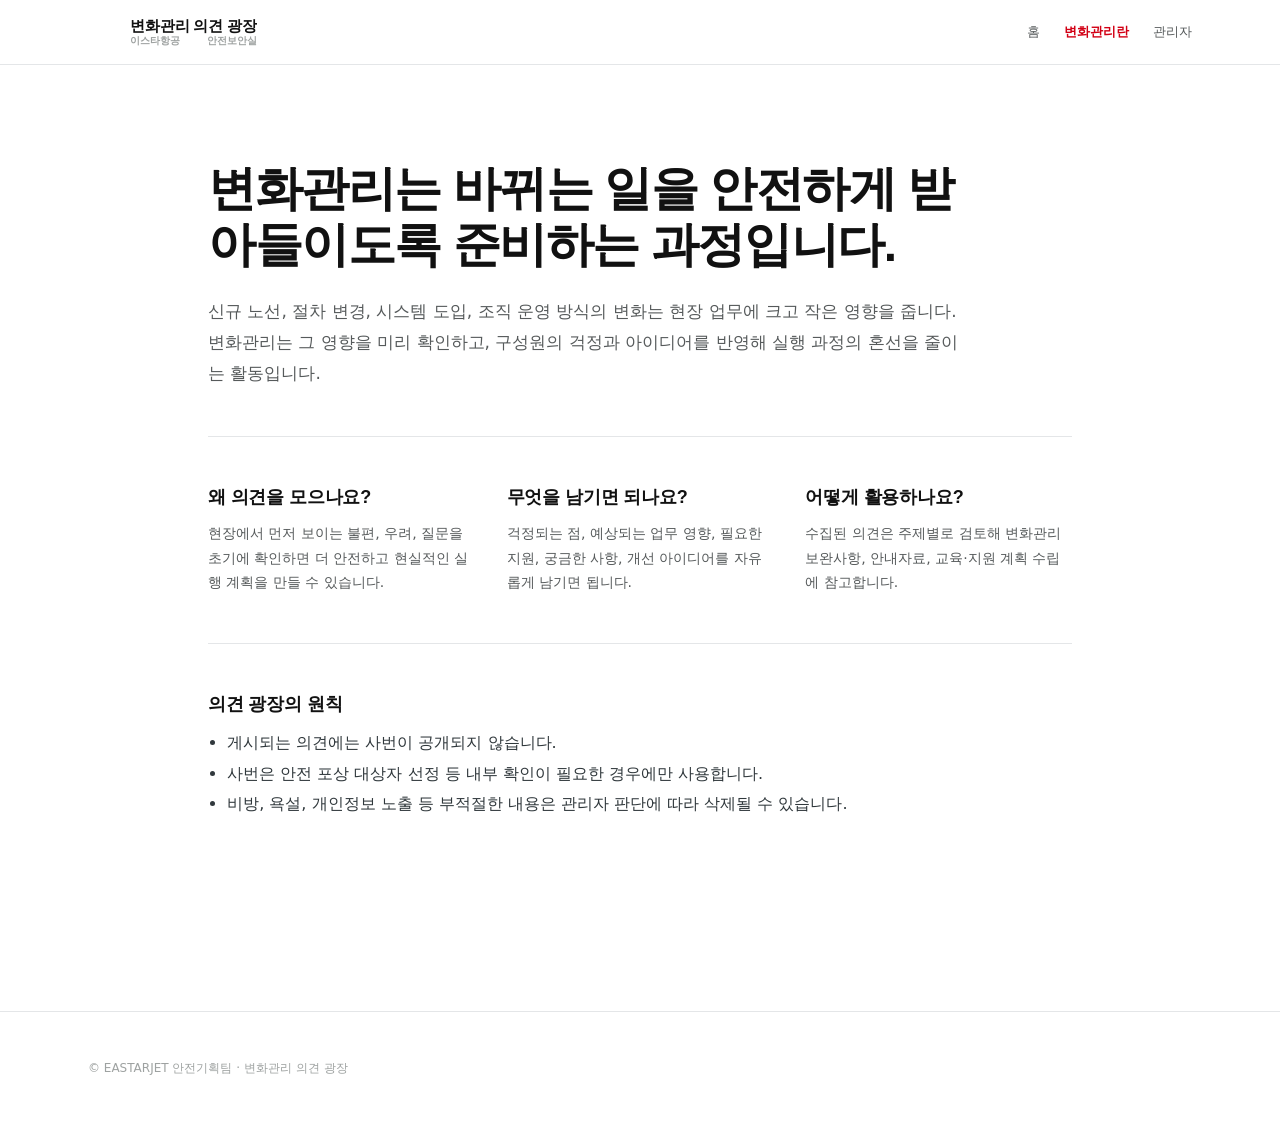
==== about.html @ 458ae82a "Compact home hero and add change management page" ====
<!doctype html>
<html lang="ko">
<head>
<meta charset="utf-8">
<meta name="viewport" content="width=device-width, initial-scale=1, viewport-fit=cover">
<meta http-equiv="Content-Security-Policy" content="default-src 'self'; script-src 'self' 'unsafe-inline' https://www.gstatic.com https://cdn.jsdelivr.net https://cdnjs.cloudflare.com; style-src 'self' 'unsafe-inline' https://fonts.googleapis.com; img-src 'self' data: https:; font-src 'self' https://fonts.gstatic.com data:; connect-src 'self' https://firestore.googleapis.com https://identitytoolkit.googleapis.com https://securetoken.googleapis.com https://firebaseinstallations.googleapis.com https://www.gstatic.com https://script.google.com https://script.googleusercontent.com;">
<title>변화관리란 · 변화관리 의견 광장</title>
<meta name="description" content="변화관리의 의미와 이스타항공 변화관리 의견 광장의 운영 목적">
<meta name="theme-color" content="#D20015">
<link rel="icon" type="image/png" sizes="128x128" href="favicon.png">
<link rel="apple-touch-icon" href="favicon.png">
<link rel="preconnect" href="https://fonts.googleapis.com">
<link rel="preconnect" href="https://fonts.gstatic.com" crossorigin>
<link href="https://fonts.googleapis.com/css2?family=Inter:wght@300;400;500;600;700;800&family=Noto+Sans+KR:wght@300;400;500;700;800&display=swap" rel="stylesheet">
<link rel="stylesheet" href="assets/tokens.css">
<link rel="stylesheet" href="assets/site.css">
</head>
<body>

<header class="topbar">
  <div class="wrap topbar__inner">
    <a class="brand" href="./index.html">
      <span class="brand__icon" aria-hidden="true"></span>
      <span class="brand__lockup">
        <span class="brand__name">변화관리 의견 광장</span>
        <span class="brand__sub">이스타항공 안전보안실</span>
      </span>
    </a>
    <nav class="topbar__nav">
      <a href="./index.html">홈</a>
      <a href="./about.html" aria-current="page">변화관리란</a>
      <a href="./admin.html">관리자</a>
    </nav>
  </div>
</header>

<main class="wrap section about-page">
  <section class="about-lead">
    <h1>변화관리는 바뀌는 일을 안전하게 받아들이도록 준비하는 과정입니다.</h1>
    <p>
      신규 노선, 절차 변경, 시스템 도입, 조직 운영 방식의 변화는 현장 업무에 크고 작은 영향을 줍니다.
      변화관리는 그 영향을 미리 확인하고, 구성원의 걱정과 아이디어를 반영해 실행 과정의 혼선을 줄이는 활동입니다.
    </p>
  </section>

  <section class="about-grid" aria-label="변화관리 핵심 설명">
    <div>
      <h2>왜 의견을 모으나요?</h2>
      <p>현장에서 먼저 보이는 불편, 우려, 질문을 초기에 확인하면 더 안전하고 현실적인 실행 계획을 만들 수 있습니다.</p>
    </div>
    <div>
      <h2>무엇을 남기면 되나요?</h2>
      <p>걱정되는 점, 예상되는 업무 영향, 필요한 지원, 궁금한 사항, 개선 아이디어를 자유롭게 남기면 됩니다.</p>
    </div>
    <div>
      <h2>어떻게 활용하나요?</h2>
      <p>수집된 의견은 주제별로 검토해 변화관리 보완사항, 안내자료, 교육·지원 계획 수립에 참고합니다.</p>
    </div>
  </section>

  <section class="about-note">
    <h2>의견 광장의 원칙</h2>
    <ul>
      <li>게시되는 의견에는 사번이 공개되지 않습니다.</li>
      <li>사번은 안전 포상 대상자 선정 등 내부 확인이 필요한 경우에만 사용합니다.</li>
      <li>비방, 욕설, 개인정보 노출 등 부적절한 내용은 관리자 판단에 따라 삭제될 수 있습니다.</li>
    </ul>
  </section>
</main>

<footer class="footer">
  <div class="wrap footer__inner">
    <div>© EASTARJET 안전기획팀 · 변화관리 의견 광장</div>
  </div>
</footer>
</body>
</html>
---- assets/tokens.css ----
/* ─────────────────────────────────────────────────────────────
   EastarJet Design System — tokens.css
   Brand: EASTARJET (이스타항공) · Official 전용색상
   Source: Claude Design bundle (https://api.anthropic.com/v1/design/h/qwaIRNPOUGZiClT1vjHRvw)
   ───────────────────────────────────────────────────────────── */

/* 폰트 파일을 assets/fonts/ 에 넣으면 자동 적용. 없으면 Noto Sans KR로 폴백. */
@font-face {
  font-family: "EastarJet";
  src: url("fonts/EastarJet-DemiLight.otf") format("opentype"),
       url("fonts/EastarJet-DemiLight.ttf") format("truetype");
  font-weight: 300; font-display: swap;
}
@font-face {
  font-family: "EastarJet";
  src: url("fonts/EastarJet-Medium.otf") format("opentype"),
       url("fonts/EastarJet-Medium.ttf") format("truetype");
  font-weight: 500; font-display: swap;
}
@font-face {
  font-family: "EastarJet";
  src: url("fonts/EastarJet-Heavy.otf") format("opentype"),
       url("fonts/EastarJet-Heavy.ttf") format("truetype");
  font-weight: 800; font-display: swap;
}

:root {
  /* ── MAIN ─────────────────────────────────────────── */
  /* CRIMSON RED · PANTONE 200 C · R210 G0 B21 */
  --ej-red:         #D20015;
  --ej-red-deep:    #8E000E;  /* Dark Red · PANTONE 202 C · R142 G1 B20 */
  --ej-red-dim:     #CAA6B5;  /* Dim Red  · PANTONE 435 C · R202 G170 B181 */
  --ej-red-tint:    #F5E4E8;  /* derived wash (brand-consistent) */
  --ej-red-wash:    #FCF4F6;

  /* ── MATERIAL (metallic accents) ─────────────────── */
  --ej-silver:      #A0A0A0;  /* PANTONE 877 C · R160 G160 B160 */
  --ej-gold:        #B4975B;  /* PANTONE 874 C · R180 G151 B91  */

  /* ── NEUTRALS (official Sub Color gray ramp) ─────── */
  --ej-black:       #111111;  /* Black 95% · R17 G17 B17 */
  --ej-gray-dark:   #30383C;  /* Dark Gray · PANTONE 431 C · R48 G58 B60 */
  --ej-gray-med:    #565A5B;  /* Medium Gray · Cool Gray 9 C · R86 G90 B91 */
  --ej-gray:        #9EA2A1;  /* Gray · PANTONE 429 C · R158 G162 B161 */
  --ej-gray-light:  #C0CED1;  /* Light Gray · PANTONE 537 C · R192 G206 B209 */
  --ej-line:        #E4E6E8;  /* derived hairline from ramp */
  --ej-line-2:      #EFF1F2;
  --ej-surface:     #F7F8F9;
  --ej-paper:       #FFFFFF;

  /* Semantic ink aliases (map to the official ramp) */
  --ej-ink:         var(--ej-black);
  --ej-ink-2:       var(--ej-gray-dark);
  --ej-ink-3:       var(--ej-gray-med);
  --ej-ink-4:       var(--ej-gray);

  /* ── EXTENDED PALETTE ─────────────────────────────
     For data visualization, illustrations, destination tags,
     campaign accents. NEVER as a replacement for Crimson Red
     in primary brand surfaces (logo, hero, CTA, header). */
  --ej-navy:        #1B2A4E;
  --ej-teal:        #2E7E80;
  --ej-amber:       #E8A33D;
  --ej-coral:       #F26A5A;
  --ej-plum:        #5C2440;
  --ej-sand:        #E8DDC4;

  --ej-navy-tint:   #E6E9F0;
  --ej-teal-tint:   #DCEDED;
  --ej-amber-tint:  #FBEFD7;
  --ej-coral-tint:  #FCE3DE;
  --ej-plum-tint:   #EFE0E8;

  /* ── SEMANTIC ───────────────────────────────────── */
  --ej-danger:      var(--ej-red);
  --ej-warning:     var(--ej-amber);
  --ej-success:     var(--ej-teal);
  --ej-info:        var(--ej-navy);

  /* ── Type ─────────────────────────────────────────── */
  /* QMS 포털 스택: Apple 시스템 폰트 우선 → Inter (UI) → Noto Sans KR (한글) */
  --ej-font:        -apple-system, BlinkMacSystemFont, "SF Pro Display", "SF Pro Text",
                     "Apple SD Gothic Neo", "Inter", "Noto Sans KR",
                     "맑은 고딕", "Malgun Gothic", "Segoe UI", system-ui, sans-serif;
  --ej-font-display: "Inter", -apple-system, BlinkMacSystemFont, "SF Pro Display",
                     "Apple SD Gothic Neo", "Noto Sans KR", sans-serif;
  --ej-font-num:    "Inter", -apple-system, "SF Pro Display", "Helvetica Neue", Arial, sans-serif;

  --fs-display: 88px;
  --fs-h1: 56px;
  --fs-h2: 40px;
  --fs-h3: 28px;
  --fs-title: 20px;
  --fs-body: 14px;
  --fs-caption: 12px;
  --fs-eyebrow: 11px;

  /* ── Spacing ─────────────────────────────────────── */
  --sp-0: 0; --sp-1: 4px; --sp-2: 8px; --sp-3: 12px; --sp-4: 16px;
  --sp-5: 24px; --sp-6: 32px; --sp-7: 48px; --sp-8: 64px; --sp-9: 96px;

  /* ── Radii ───────────────────────────────────────── */
  --rad-0: 0; --rad-1: 2px; --rad-2: 6px; --rad-3: 10px; --rad-4: 16px; --rad-5: 24px; --rad-pill: 999px;

  /* ── Elevation ───────────────────────────────────── */
  --sh-1: 0 1px 2px rgba(17,17,17,.06), 0 1px 1px rgba(17,17,17,.04);
  --sh-2: 0 4px 12px rgba(17,17,17,.08), 0 2px 4px rgba(17,17,17,.04);
  --sh-3: 0 16px 40px rgba(17,17,17,.12), 0 4px 10px rgba(17,17,17,.06);
  --sh-red: 0 10px 24px rgba(210,0,21,.28);

  /* ── Motion ──────────────────────────────────────── */
  --ease-out: cubic-bezier(.22,.61,.36,1);
  --ease-in-out: cubic-bezier(.65,0,.35,1);
  --dur-fast: 160ms; --dur-med: 240ms; --dur-slow: 420ms;

  --ej-star: url("data:image/svg+xml;utf8,<svg xmlns='http://www.w3.org/2000/svg' viewBox='0 0 24 24'><path d='M12 0 L13.4 10.6 L24 12 L13.4 13.4 L12 24 L10.6 13.4 L0 12 L10.6 10.6 Z' fill='%23D20015'/></svg>");
}

html, body { font-family: var(--ej-font); color: var(--ej-ink); background: var(--ej-paper); -webkit-font-smoothing: antialiased; }
body { margin: 0; }
*, *::before, *::after { box-sizing: border-box; }
---- assets/site.css ----
/* ─────────────────────────────────────────────────────────────
   변화관리 의견 광장 — site.css
   Apple-tone layout on top of EastarJet tokens.css

   Breakpoints (semantic 3-tier):
     sm  480px — small phone tweaks
     md  768px — tablet+: wrap padding 확장, card/kpi grid 2/3단
     lg 1024px — topic 2단 + sticky 활성, chart grid 2단
     (1040px 는 index card-grid 3단 전용)
   ───────────────────────────────────────────────────────────── */

/* ── Layout primitives ─────────────────────────────────────── */
/* 좌우 여백: 모든 폭에서 48px — bare 텍스트(hero · 섹션 헤더)도 form 카드 안과 같은 inset */
.wrap { max-width: 1200px; margin: 0 auto; padding: 0 var(--sp-7); }

.wrap--narrow { max-width: 520px; }

/* 수직 padding 만 설정 — longhand 사용 이유:
   .wrap 과 같은 element 에 함께 쓰일 때(예: <main class="wrap section">)
   shorthand 'padding: a 0' 가 .wrap 의 horizontal padding 을 0 으로 덮어쓰는 버그 회피 */
.section        { padding-top: var(--sp-5); padding-bottom: var(--sp-7); }       /* 모바일: 24/48 — 위는 hero 다음이라 짧게 */
.section--tight { padding-top: var(--sp-4); padding-bottom: var(--sp-5); }       /* 모바일: 16/24 */
@media (min-width: 768px) {
  .section        { padding-top: var(--sp-9); padding-bottom: var(--sp-9); }     /* md+: 96 */
  .section--tight { padding-top: var(--sp-7); padding-bottom: var(--sp-7); }     /* md+: 48 */
}

/* ── Topic 페이지 — 데스크톱 2단 레이아웃 (lg+) ───────────── */
.topic-layout { display: contents; }
@media (min-width: 1024px) {
  .topic-layout {
    display: grid;
    grid-template-columns: minmax(360px, 440px) minmax(0, 1fr);
    gap: var(--sp-6);
    align-items: start;
  }
  .topic-layout__compose { position: sticky; top: 88px; }  /* topbar 64 + 24 여백 */

  /* 오른쪽 의견 리스트 — JS 가 compose 컬럼 높이를 측정해 max-height 동기화
     (JS 로딩 전 fallback 으로 viewport 기반 max-height 유지) */
  .topic-layout__list {
    position: sticky;
    top: 88px;
    max-height: calc(100vh - 88px - var(--sp-6));
    display: flex;
    flex-direction: column;
    overflow: hidden;
  }
  .topic-layout__list > .row { flex: 0 0 auto; }
  .topic-layout__list > #comments-list {
    flex: 1 1 auto;
    overflow-y: auto;
    overscroll-behavior: contain;     /* 끝까지 스크롤 시 페이지 스크롤로 전염되지 않게 */
    scrollbar-gutter: stable;
    padding-right: var(--sp-2);        /* 스크롤바 옆 카드 호흡 */
    margin-right: calc(-1 * var(--sp-2));
  }
  /* 깔끔한 스크롤바 (WebKit) */
  .topic-layout__list > #comments-list::-webkit-scrollbar { width: 8px; }
  .topic-layout__list > #comments-list::-webkit-scrollbar-track { background: transparent; }
  .topic-layout__list > #comments-list::-webkit-scrollbar-thumb {
    background: var(--ej-line-2); border-radius: var(--rad-pill);
  }
  .topic-layout__list > #comments-list::-webkit-scrollbar-thumb:hover {
    background: var(--ej-ink-4);
  }
}

/* ── Global focus-visible (키보드 접근성) ─────────────────── */
:focus-visible {
  outline: 2px solid var(--ej-red);
  outline-offset: 2px;
  border-radius: var(--rad-2);
}
.btn:focus-visible { outline-offset: 3px; }
.input:focus-visible, .textarea:focus-visible, .select:focus-visible {
  outline: none;  /* 인풋은 기존 box-shadow 포커스 사용 */
}

/* ── Top brand bar ────────────────────────────────────────── */
.topbar {
  position: sticky; top: 0; z-index: 50;
  background: rgba(255,255,255,0.85);
  backdrop-filter: saturate(180%) blur(20px);
  -webkit-backdrop-filter: saturate(180%) blur(20px);
  border-bottom: 1px solid var(--ej-line);
}
.topbar__inner {
  display: flex; align-items: center; justify-content: space-between;
  height: 64px;
}
/* ── Brand lockup ───────────────────────────────────────────── */
.brand {
  display: flex; align-items: center; gap: var(--sp-3);
  text-decoration: none; color: var(--ej-ink);
}
.brand__icon {
  width: 30px; height: 30px; flex: 0 0 30px;
  background: url("../favicon.png") center/contain no-repeat;
}
.brand__lockup {
  display: inline-grid;
  align-items: center;
  justify-content: center;
  gap: 1px;
  min-width: 0;
}
.brand__name {
  font-family: var(--ej-font-display);
  font-weight: 800; font-size: 15px; line-height: 1.15; letter-spacing: -0.01em;
  color: var(--ej-ink);
  white-space: nowrap;
  overflow: hidden;
  text-overflow: ellipsis;
}
.brand__sub {
  font-family: var(--ej-font-display);
  font-size: 10px; line-height: 1.15; letter-spacing: 0;
  color: var(--ej-ink-4); font-weight: 800;
  white-space: nowrap;
  width: 100%;
  text-align: justify;
  text-align-last: justify;
  text-justify: inter-character;
}
.topbar__nav { display: flex; gap: var(--sp-5); }
.topbar__nav a {
  color: var(--ej-ink-3); font-size: 13px; font-weight: 500;
  text-decoration: none; transition: color var(--dur-fast) var(--ease-out);
}
.topbar__nav a:hover { color: var(--ej-red); }
.topbar__nav a[aria-current="page"] { color: var(--ej-red); font-weight: 800; }

/* ── Hero (mobile-first compact) ──────────────────────────────
   모바일에서는 카드가 첫 뷰포트에 같이 보이도록 hero 전체를 컴팩트하게.
   md+ 에서 원래 large 사이즈로 복원. */
.hero {
  position: relative;
  padding: var(--sp-4) 0 var(--sp-4);
  background:
    radial-gradient(ellipse at top right, rgba(210,0,21,0.06), transparent 60%),
    radial-gradient(ellipse at bottom left, rgba(27,42,78,0.05), transparent 50%),
    var(--ej-paper);
  background:
    radial-gradient(ellipse at top right, color-mix(in srgb, var(--ej-red) 6%, transparent), transparent 60%),
    radial-gradient(ellipse at bottom left, color-mix(in srgb, var(--ej-navy) 5%, transparent), transparent 50%),
    var(--ej-paper);
  overflow: hidden;
}
@media (min-width: 768px) { .hero { padding: var(--sp-7) 0 var(--sp-6); } }

.hero__star {
  position: absolute; top: var(--sp-4); right: var(--sp-4);
  width: 72px; height: 72px; opacity: 0.06;       /* 모바일: 작고 옅게 */
  background: var(--ej-star); background-size: contain; background-repeat: no-repeat;
  pointer-events: none;
}
@media (min-width: 768px) {
  .hero__star {
    top: var(--sp-6); right: var(--sp-6);
    width: 200px; height: 200px; opacity: 0.08;
  }
}

.hero__eyebrow {
  font-size: 10px; letter-spacing: 0.16em;          /* 모바일: 11→10, 자간 축소 */
  text-transform: uppercase; color: var(--ej-red); font-weight: 800;
  margin-bottom: var(--sp-2);                       /* 16 → 8 */
}
@media (min-width: 768px) {
  .hero__eyebrow { font-size: var(--fs-eyebrow); letter-spacing: 0.22em; margin-bottom: var(--sp-4); }
}

.hero__title {
  font-family: var(--ej-font-display);
  font-size: clamp(22px, 6.5vw, 32px);              /* 모바일: 22~32, 데스크톱은 아래 override */
  font-weight: 800; line-height: 1.2; letter-spacing: -0.02em;
  margin: 0 0 var(--sp-3); color: var(--ej-ink);
}
@media (min-width: 768px) {
  .hero__title { font-size: clamp(34px, 3.8vw, 44px); line-height: 1.14; letter-spacing: -0.03em; margin-bottom: var(--sp-4); }
}
.hero__title em { font-style: normal; color: var(--ej-red); }

/* 설명문 — 모바일에서도 노출하되 폰트·여백 축소 */
.hero__desc {
  font-size: 13px; line-height: 1.5;                /* 모바일 */
  color: var(--ej-ink-3); max-width: 720px;
  margin: 0 0 var(--sp-3);                          /* 모바일: 12 */
}
@media (min-width: 768px) {
  .hero__desc {
    font-size: clamp(15px, 1.5vw, 18px);
    line-height: 1.55;
    margin-bottom: var(--sp-5);
  }
}

.hero__stats {
  display: flex; flex-wrap: wrap; gap: var(--sp-5);  /* 모바일: 48 → 24 */
  padding-top: var(--sp-3);                          /* 32 → 12 */
  border-top: 1px solid var(--ej-line);
}
@media (min-width: 768px) {
  .hero__stats { gap: var(--sp-6); padding-top: var(--sp-4); }
}

.hero__stat-num {
  font-family: var(--ej-font-num);
  font-size: 26px; font-weight: 700; line-height: 1;  /* 모바일: 40 → 26 */
  letter-spacing: -0.02em; color: var(--ej-ink);
  font-variant-numeric: tabular-nums;
}
@media (min-width: 768px) { .hero__stat-num { font-size: 34px; } }

.hero__stat-lbl {
  margin-top: var(--sp-1); font-size: 11px;            /* 모바일: 8→4 마진, 12→11 폰트 */
  color: var(--ej-ink-3); font-weight: 500;
}
@media (min-width: 768px) {
  .hero__stat-lbl { margin-top: var(--sp-2); font-size: var(--fs-caption); }
}
.home-main.section { padding-top: var(--sp-5); }
@media (min-width: 768px) { .home-main.section { padding-top: var(--sp-6); } }

/* ── About page ───────────────────────────────────────────── */
.about-page { max-width: 960px; }
.about-lead {
  padding-bottom: var(--sp-7);
  border-bottom: 1px solid var(--ej-line);
}
.about-lead h1 {
  max-width: 780px;
  margin: 0;
  font: 800 clamp(30px, 4vw, 48px)/1.16 var(--ej-font-display);
  letter-spacing: -0.03em;
  color: var(--ej-ink);
}
.about-lead p {
  max-width: 760px;
  margin: var(--sp-5) 0 0;
  font-size: 17px;
  line-height: 1.8;
  color: var(--ej-ink-3);
}
.about-grid {
  display: grid;
  grid-template-columns: minmax(0, 1fr);
  gap: var(--sp-6);
  padding: var(--sp-7) 0;
  border-bottom: 1px solid var(--ej-line);
}
@media (min-width: 820px) {
  .about-grid { grid-template-columns: repeat(3, minmax(0, 1fr)); }
}
.about-grid h2,
.about-note h2 {
  margin: 0 0 var(--sp-3);
  font: 800 18px/1.35 var(--ej-font-display);
  letter-spacing: -0.01em;
  color: var(--ej-ink);
}
.about-grid p {
  margin: 0;
  color: var(--ej-ink-3);
  font-size: 14px;
  line-height: 1.75;
}
.about-note { padding-top: var(--sp-7); }
.about-note ul {
  margin: 0;
  padding-left: 1.2em;
  color: var(--ej-ink-2);
  line-height: 1.9;
}

/* ── Cards ────────────────────────────────────────────────── */
.card-grid {
  display: grid; gap: var(--sp-4);
  grid-template-columns: minmax(0, 1fr);
}
@media (min-width: 768px)  { .card-grid { gap: var(--sp-5); grid-template-columns: repeat(2, minmax(0, 1fr)); } }
@media (min-width: 1040px) { .card-grid { grid-template-columns: repeat(3, minmax(0, 1fr)); } }

.topic-card {
  background: var(--ej-paper);
  border: 1px solid var(--ej-line);
  border-radius: var(--rad-4);
  padding: var(--sp-6);
  display: flex; flex-direction: column; gap: var(--sp-4);
  text-decoration: none; color: var(--ej-ink);
  transition: transform var(--dur-med) var(--ease-out),
              box-shadow var(--dur-med) var(--ease-out),
              border-color var(--dur-med) var(--ease-out);
  position: relative; overflow: hidden;
  min-width: 0;     /* grid item — 자식 content 가 컬럼을 부풀리지 못하게 */
}
.topic-card:hover {
  transform: translateY(-2px);
  box-shadow: var(--sh-3);
  border-color: var(--ej-line-2);
}
.topic-card--closed {
  filter: grayscale(0.7); opacity: 0.75;
  background: var(--ej-surface);
}
.topic-card--closed .topic-card__title { color: var(--ej-ink-3); }
.topic-card--closed:hover {
  transform: none; box-shadow: var(--sh-1);
}
.topic-card__head {
  display: flex; align-items: center; justify-content: space-between;
}
.topic-card__emoji { font-size: 28px; line-height: 1; }
.topic-card__title {
  font-family: var(--ej-font-display);
  font-size: 20px; font-weight: 700; line-height: 1.3;
  letter-spacing: -0.02em; margin: 0;
}
.topic-card__desc {
  font-size: 13px; color: var(--ej-ink-3); line-height: 1.7;
  margin: 0; flex: 1;
  white-space: pre-wrap; word-break: break-word;
  display: -webkit-box;
  -webkit-line-clamp: 3;
  -webkit-box-orient: vertical;
  overflow: hidden;
}
.topic-card__meta {
  display: flex; align-items: center; gap: var(--sp-3);
  padding-top: var(--sp-3); border-top: 1px solid var(--ej-line-2);
  font-size: var(--fs-caption); color: var(--ej-ink-3);
}
.topic-card__meta strong { color: var(--ej-ink-2); font-weight: 800; }

/* ── Badges (디자인 시스템 차용) ───────────────────────────── */
.badge {
  display: inline-flex; align-items: center; gap: 4px;
  font: 800 11px/1 var(--ej-font);
  padding: 6px 10px; border-radius: var(--rad-pill);
  letter-spacing: 0.08em; text-transform: uppercase;
  white-space: nowrap;
}
.badge--red   { background: var(--ej-red); color: white; }
.badge--wash  { background: var(--ej-red-wash); color: var(--ej-red-deep); }
.badge--ink   { background: var(--ej-black); color: white; }
.badge--out   { background: transparent; color: var(--ej-red); border: 1.5px solid var(--ej-red); }
.badge--gray  { background: var(--ej-line-2); color: var(--ej-ink-3); }

/* 관리자 전용 사번 chip (commentsPrivate 매칭 — admin 만 표시됨) */
.emp-id {
  display: inline-flex; align-items: center;
  font: 700 11px/1 var(--ej-font);
  padding: 5px 10px; border-radius: var(--rad-pill);
  letter-spacing: 0.04em; white-space: nowrap;
  background: var(--ej-line); color: var(--ej-ink-2);
  border: 1px dashed var(--ej-ink-4);
}

/* department chips (extended palette) */
.dept {
  display: inline-flex; align-items: center; gap: 4px;
  font: 700 11px/1 var(--ej-font);
  padding: 5px 10px; border-radius: var(--rad-pill);
  letter-spacing: 0.04em; white-space: nowrap;
}
.dept[data-color="navy"]  { background: var(--ej-navy-tint);  color: var(--ej-navy); }
.dept[data-color="teal"]  { background: var(--ej-teal-tint);  color: var(--ej-teal); }
.dept[data-color="amber"] { background: var(--ej-amber-tint); color: #6d4a0a; }
.dept[data-color="coral"] { background: var(--ej-coral-tint); color: #8a2f20; }
.dept[data-color="plum"]  { background: var(--ej-plum-tint);  color: var(--ej-plum); }
.dept[data-color="gray-dark"] { background: var(--ej-line); color: var(--ej-gray-dark); }
.dept[data-color="gray"]  { background: var(--ej-line-2); color: var(--ej-ink-3); }

/* ── Buttons ──────────────────────────────────────────────── */
.btn {
  display: inline-flex; align-items: center; justify-content: center; gap: 8px;
  font: 800 14px/1 var(--ej-font);
  padding: 0 20px; height: 44px;
  border-radius: var(--rad-3); border: 1px solid transparent;
  cursor: pointer; text-decoration: none;
  transition: background var(--dur-fast) var(--ease-out),
              color var(--dur-fast) var(--ease-out),
              transform var(--dur-fast) var(--ease-out),
              box-shadow var(--dur-fast) var(--ease-out);
}
.btn:active { transform: translateY(1px); }
.btn--primary { background: var(--ej-red); color: white; box-shadow: var(--sh-red); }
.btn--primary:hover { background: var(--ej-red-deep); }
.btn--secondary { background: var(--ej-black); color: white; }
.btn--secondary:hover { background: var(--ej-gray-dark); }
.btn--ghost { background: white; color: var(--ej-red); border-color: var(--ej-red); }
.btn--ghost:hover { background: var(--ej-red-wash); }
.btn--tertiary { background: transparent; color: var(--ej-ink); font-weight: 500; }
.btn--tertiary:hover { background: var(--ej-line-2); }
.btn[disabled], .btn--disabled {
  background: var(--ej-gray-light); color: var(--ej-gray);
  cursor: not-allowed; box-shadow: none; border-color: transparent;
}
.btn--lg { height: 56px; padding: 0 28px; font-size: 16px; }
.btn--sm { height: 36px; padding: 0 14px; font-size: 13px; }

/* ── Inputs ───────────────────────────────────────────────── */
.field { display: flex; flex-direction: column; gap: 6px; }
.field > label {
  font-size: var(--fs-eyebrow); letter-spacing: 0.12em;
  text-transform: uppercase; color: var(--ej-ink-3); font-weight: 800;
}
.input, .textarea, .select {
  font: 500 15px var(--ej-font); color: var(--ej-ink);
  background: white; border: 1px solid var(--ej-line);
  border-radius: var(--rad-3); padding: 0 16px;
  outline: none;
  transition: border-color var(--dur-fast) var(--ease-out),
              box-shadow var(--dur-fast) var(--ease-out);
}
.input { height: 52px; }
.select { height: 52px; appearance: none;
  background-image: url("data:image/svg+xml;utf8,<svg xmlns='http://www.w3.org/2000/svg' width='14' height='14' viewBox='0 0 24 24' fill='none' stroke='%23565A5B' stroke-width='2'><path d='M6 9l6 6 6-6'/></svg>");
  background-repeat: no-repeat; background-position: right 14px center;
  padding-right: 40px;
}
.textarea {
  min-height: 140px; padding: 14px 16px; line-height: 1.6;
  resize: vertical;
}
.input:focus, .textarea:focus, .select:focus {
  border-color: var(--ej-red);
  box-shadow: 0 0 0 3px rgba(210,0,21,0.12);
}
.input[disabled], .textarea[disabled], .select[disabled] {
  background: var(--ej-line-2); color: var(--ej-gray);
  cursor: not-allowed;
}
.field__counter {
  font-size: 11px; color: var(--ej-ink-4); text-align: right;
  font-variant-numeric: tabular-nums;
}
.field__counter--warn { color: var(--ej-red); font-weight: 800; }

/* ── Alerts ──────────────────────────────────────────────── */
.alert {
  border-radius: var(--rad-3); padding: 16px 20px;
  display: flex; gap: 14px; font-size: 13px; line-height: 1.6;
  align-items: flex-start;
}
.alert--danger { background: var(--ej-red-wash); color: var(--ej-red-deep); border-left: 4px solid var(--ej-red); }
.alert--notice { background: var(--ej-surface); color: var(--ej-ink); border-left: 4px solid var(--ej-gray-dark); }
.alert--success { background: var(--ej-teal-tint); color: var(--ej-teal); border-left: 4px solid var(--ej-teal); }
.alert b { display: block; margin-bottom: 4px; font-weight: 800; }

/* ── KPI cards ────────────────────────────────────────────── */
.kpi-grid {
  display: grid; gap: var(--sp-4);
  grid-template-columns: minmax(0, 1fr);
}
@media (min-width: 768px) { .kpi-grid { grid-template-columns: repeat(3, minmax(0, 1fr)); } }
.kpi { min-width: 0; overflow: hidden; }
.kpi {
  background: var(--ej-paper);
  border: 1px solid var(--ej-line);
  border-radius: var(--rad-3);
  padding: var(--sp-5) var(--sp-6);
}
.kpi__lbl {
  font-size: var(--fs-eyebrow); letter-spacing: 0.12em;
  text-transform: uppercase; color: var(--ej-ink-3); font-weight: 800;
}
.kpi__num {
  font-family: var(--ej-font-num);
  margin-top: var(--sp-2); font-size: 40px; font-weight: 700;
  line-height: 1; letter-spacing: -0.02em;
  font-variant-numeric: tabular-nums; color: var(--ej-ink);
}
.kpi__sub { margin-top: 4px; font-size: var(--fs-caption); color: var(--ej-ink-4); }

/* ── Comment item ─────────────────────────────────────────── */
.comment {
  background: var(--ej-paper);
  border: 1px solid var(--ej-line);
  border-radius: var(--rad-3);
  padding: var(--sp-5);
}
.comment + .comment { margin-top: var(--sp-3); }
.comment__head {
  display: flex; align-items: center; justify-content: space-between;
  margin-bottom: var(--sp-3);
}
.comment__time { font-size: 11px; color: var(--ej-ink-4); font-variant-numeric: tabular-nums; }
.comment__body { font-size: 14px; line-height: 1.7; color: var(--ej-ink-2); white-space: pre-wrap; word-break: break-word; }
.comment__actions { margin-top: var(--sp-3); display: flex; gap: var(--sp-2); }
.comment__del {
  border: none; background: transparent; cursor: pointer;
  color: var(--ej-ink-4); font: 600 11px/1 var(--ej-font);
  padding: 6px 10px; border-radius: var(--rad-2);
  transition: background var(--dur-fast) var(--ease-out), color var(--dur-fast) var(--ease-out);
}
.comment__del:hover {
  background: var(--ej-red-wash); color: var(--ej-red-deep);
}
.comment__del[data-mode="admin"]:hover {
  background: var(--ej-red); color: white;
}

/* ── Eyebrow / Title pattern ───────────────────────────────── */
.eyebrow {
  font-size: var(--fs-eyebrow); letter-spacing: 0.22em;
  text-transform: uppercase; color: var(--ej-red); font-weight: 800;
}
.h-section {
  font-family: var(--ej-font-display);
  font-size: var(--fs-h3); font-weight: 700;
  letter-spacing: -0.02em; margin: var(--sp-3) 0 var(--sp-5);
}
.divider { height: 1px; background: var(--ej-line); margin: var(--sp-5) 0; border: none; }
@media (min-width: 768px) { .divider { margin: var(--sp-7) 0; } }

/* ── 의견 작성 영역 컴팩트화 (sticky 컬럼·모바일 양쪽 유리) ── */
.topic-layout__compose > .h-section { margin: 0 0 var(--sp-4); }
#compose-area .stack--loose { gap: var(--sp-4); }
#compose-area .textarea    { min-height: 150px; }
.compose-grid {
  display: grid;
  grid-template-columns: repeat(2, minmax(0, 1fr));
  gap: var(--sp-3);
}
@media (max-width: 767px) {
  #compose-area              { padding: var(--sp-4); }
  #compose-area .input,
  #compose-area .select      { height: 44px; }
  #compose-area .textarea    { min-height: 132px; }
  .compose-grid              { grid-template-columns: minmax(0, 1fr); }
}

/* ── 초소형(sm) — 카드 내부 패딩 축소로 좌우 여백 균형 ──── */
@media (max-width: 480px) {
  .chart-card, .topic-card, .comment, .kpi { padding: var(--sp-4); }
}

/* ── Mobile topbar nav — 좁은 폰에서 일부 링크 숨김 (B-5) ─ */
@media (max-width: 480px) {
  .topbar__nav .nav--hide-mobile { display: none; }
}

/* ── Footer ──────────────────────────────────────────────── */
.footer {
  margin-top: var(--sp-9);
  padding: var(--sp-7) 0;
  border-top: 1px solid var(--ej-line);
  font-size: var(--fs-caption); color: var(--ej-ink-4);
}
.footer__inner { display: flex; justify-content: space-between; align-items: center; flex-wrap: wrap; gap: var(--sp-3); }

/* ── Utility ─────────────────────────────────────────────── */
.row { display: flex; align-items: center; gap: var(--sp-3); flex-wrap: wrap; }
.row--end { justify-content: flex-end; }
.row--between { justify-content: space-between; }
.stack { display: flex; flex-direction: column; gap: var(--sp-3); }
.stack--tight { gap: var(--sp-2); }
.stack--loose { gap: var(--sp-5); }
.text-mute { color: var(--ej-ink-3); }
.text-small { font-size: var(--fs-caption); }
.text-num { font-variant-numeric: tabular-nums; }
.mono { font-family: ui-monospace, "SF Mono", Menlo, Consolas, monospace; }
.hidden { display: none !important; }
.spacer { flex: 1; }

/* ── Skeleton / empty ─────────────────────────────────────── */
.empty {
  padding: var(--sp-8) var(--sp-5);
  text-align: center; color: var(--ej-ink-4);
  border: 1px dashed var(--ej-line);
  border-radius: var(--rad-3);
}
.empty__title { font-size: 16px; font-weight: 800; color: var(--ej-ink-3); margin-bottom: var(--sp-2); }

/* 로딩 스피너 — .empty 안에서 사용 */
.spinner {
  display: inline-block; width: 28px; height: 28px;
  border: 2px solid var(--ej-line);
  border-top-color: var(--ej-red);
  border-radius: 50%;
  animation: spin 0.8s linear infinite;
  margin-bottom: var(--sp-3);
}
@keyframes spin { to { transform: rotate(360deg); } }
@media (prefers-reduced-motion: reduce) {
  .spinner { animation-duration: 2.4s; }
}

/* ── Modal (admin) ────────────────────────────────────────── */
.modal-bg {
  position: fixed; inset: 0; background: rgba(17,17,17,0.55);
  display: flex; align-items: center; justify-content: center;
  z-index: 100; padding: var(--sp-5);
  backdrop-filter: blur(4px);
}
.modal {
  background: var(--ej-paper); border-radius: var(--rad-4);
  width: 100%; max-width: 560px; max-height: 90vh; overflow: auto;
  box-shadow: var(--sh-3);
}
.modal__head {
  padding: var(--sp-5) var(--sp-6);
  border-bottom: 1px solid var(--ej-line);
  display: flex; align-items: center; justify-content: space-between;
}
.modal__title { font-size: 18px; font-weight: 800; margin: 0; }
.modal__body { padding: var(--sp-6); }
.modal__foot {
  padding: var(--sp-4) var(--sp-6);
  border-top: 1px solid var(--ej-line);
  display: flex; justify-content: flex-end; gap: var(--sp-2);
}
.icon-btn {
  width: 32px; height: 32px; border-radius: var(--rad-2);
  background: transparent; border: none; cursor: pointer;
  display: inline-flex; align-items: center; justify-content: center;
  color: var(--ej-ink-3);
}
.icon-btn:hover { background: var(--ej-line-2); color: var(--ej-ink); }

/* ── Tabs ────────────────────────────────────────────────── */
.tabs {
  display: flex; gap: 4px; border-bottom: 1px solid var(--ej-line);
  margin-bottom: var(--sp-6);
}
.tab {
  padding: 14px 20px; font-weight: 800; font-size: 14px;
  color: var(--ej-ink-4); border-bottom: 3px solid transparent;
  margin-bottom: -1px; cursor: pointer; background: transparent; border-left: 0; border-right: 0; border-top: 0;
}
.tab--active { color: var(--ej-red); border-bottom-color: var(--ej-red); }

/* ── Chart container ──────────────────────────────────────── */
/* minmax(0, ...) 로 grid item 의 min-width:auto 기본값을 0 으로 강제 —
   자식 canvas/svg 의 intrinsic 크기가 컬럼을 부풀리는 현상 방지 */
.chart-grid {
  display: grid; gap: var(--sp-4);
  grid-template-columns: minmax(0, 1fr);
}
@media (min-width: 768px)  { .chart-grid { gap: var(--sp-5); } }
@media (min-width: 1024px) { .chart-grid { grid-template-columns: minmax(0, 1.2fr) minmax(0, 1fr); } }
/* 모바일에서 차트 영역 높이 축소 — 인라인 height(320/280px) 를 override */
@media (max-width: 767px) {
  #analytics-public .chart-canvas-wrap,
  #analytics-panel .chart-canvas-wrap { height: 220px !important; }
}
.chart-card {
  background: var(--ej-paper);
  border: 1px solid var(--ej-line);
  border-radius: var(--rad-3);
  padding: var(--sp-5);
  min-width: 0;        /* grid/flex 자식으로 들어갈 때 자식이 컬럼을 부풀리지 못하게 */
  overflow: hidden;    /* 워드클라우드 단어가 캔버스 밖으로 흘러도 카드 밖으로 안 새어 나오게 */
}
.chart-card__title { font-size: 14px; font-weight: 800; margin: 0 0 var(--sp-4); }
.chart-canvas-wrap { overflow: hidden; max-width: 100%; }
.wc-canvas { width: 100%; height: 100%; display: block; }
.chart-canvas { width: 100%; height: 280px; }

/* ── Print (for QR sheet) ─────────────────────────────────── */
@media print {
  body { background: white; }
  .topbar, .footer, .btn, .row--end { display: none !important; }
}
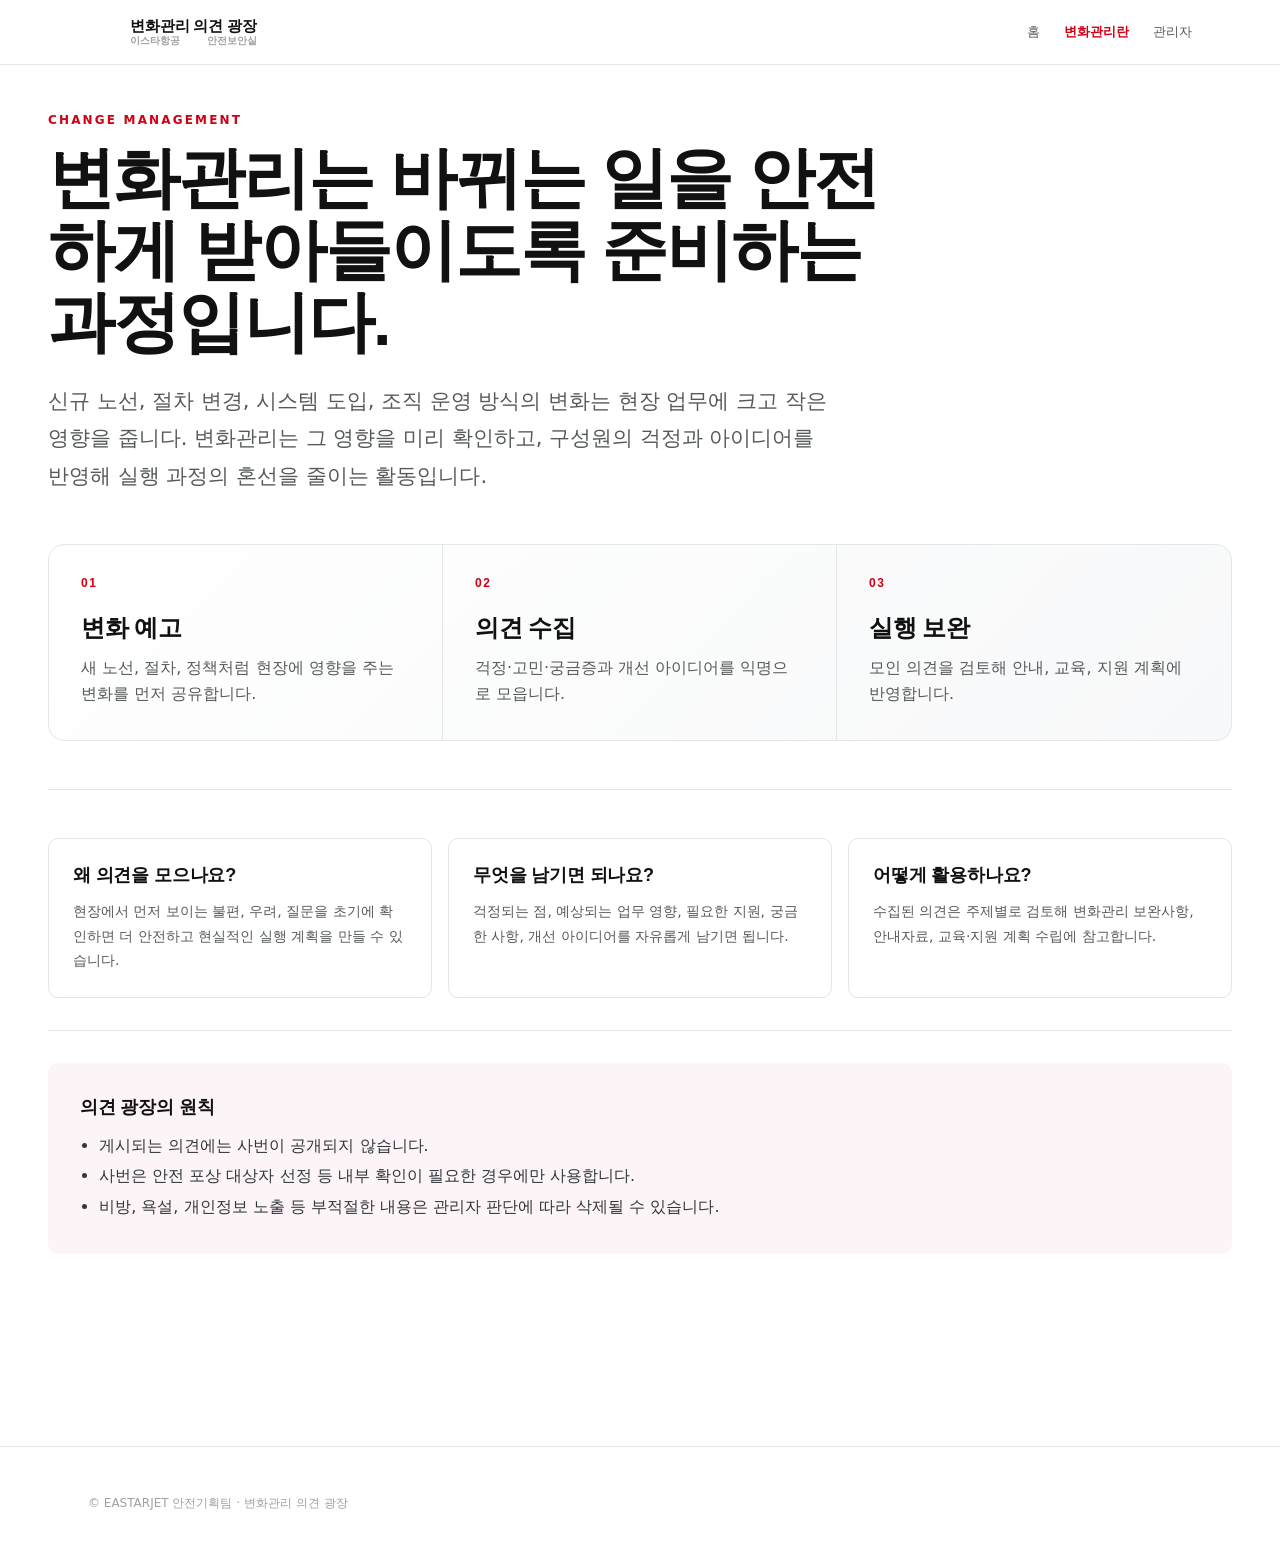
==== commit d2218ffd: "Fix admin login and polish public pages" ====
--- a/about.html
+++ b/about.html
@@ -36,11 +36,31 @@
 
 <main class="wrap section about-page">
   <section class="about-lead">
+    <div class="about-kicker">CHANGE MANAGEMENT</div>
     <h1>변화관리는 바뀌는 일을 안전하게 받아들이도록 준비하는 과정입니다.</h1>
     <p>
       신규 노선, 절차 변경, 시스템 도입, 조직 운영 방식의 변화는 현장 업무에 크고 작은 영향을 줍니다.
       변화관리는 그 영향을 미리 확인하고, 구성원의 걱정과 아이디어를 반영해 실행 과정의 혼선을 줄이는 활동입니다.
     </p>
+    <div class="about-visual" aria-label="변화관리 흐름">
+      <div class="about-visual__track">
+        <div class="about-visual__step">
+          <div class="about-visual__num">01</div>
+          <strong>변화 예고</strong>
+          <span>새 노선, 절차, 정책처럼 현장에 영향을 주는 변화를 먼저 공유합니다.</span>
+        </div>
+        <div class="about-visual__step">
+          <div class="about-visual__num">02</div>
+          <strong>의견 수집</strong>
+          <span>걱정·고민·궁금증과 개선 아이디어를 익명으로 모읍니다.</span>
+        </div>
+        <div class="about-visual__step">
+          <div class="about-visual__num">03</div>
+          <strong>실행 보완</strong>
+          <span>모인 의견을 검토해 안내, 교육, 지원 계획에 반영합니다.</span>
+        </div>
+      </div>
+    </div>
   </section>
 
   <section class="about-grid" aria-label="변화관리 핵심 설명">
--- a/assets/site.css
+++ b/assets/site.css
@@ -87,12 +87,13 @@
 }
 .topbar__inner {
   display: flex; align-items: center; justify-content: space-between;
-  height: 64px;
+  height: 64px; gap: var(--sp-4);
 }
 /* ── Brand lockup ───────────────────────────────────────────── */
 .brand {
   display: flex; align-items: center; gap: var(--sp-3);
   text-decoration: none; color: var(--ej-ink);
+  min-width: 0;
 }
 .brand__icon {
   width: 30px; height: 30px; flex: 0 0 30px;
@@ -123,10 +124,11 @@
   text-align-last: justify;
   text-justify: inter-character;
 }
-.topbar__nav { display: flex; gap: var(--sp-5); }
+.topbar__nav { display: flex; align-items: center; gap: var(--sp-5); flex: 0 0 auto; }
 .topbar__nav a {
   color: var(--ej-ink-3); font-size: 13px; font-weight: 500;
   text-decoration: none; transition: color var(--dur-fast) var(--ease-out);
+  white-space: nowrap;
 }
 .topbar__nav a:hover { color: var(--ej-red); }
 .topbar__nav a[aria-current="page"] { color: var(--ej-red); font-weight: 800; }
@@ -188,12 +190,14 @@
   color: var(--ej-ink-3); max-width: 720px;
   margin: 0 0 var(--sp-3);                          /* 모바일: 12 */
 }
+.hero__desc span { display: inline; }
 @media (min-width: 768px) {
   .hero__desc {
     font-size: clamp(15px, 1.5vw, 18px);
     line-height: 1.55;
     margin-bottom: var(--sp-5);
   }
+  .hero__desc span { display: block; }
 }
 
 .hero__stats {
@@ -224,34 +228,91 @@
 @media (min-width: 768px) { .home-main.section { padding-top: var(--sp-6); } }
 
 /* ── About page ───────────────────────────────────────────── */
-.about-page { max-width: 960px; }
+.about-page {
+  max-width: none;
+  padding-top: var(--sp-7);
+}
 .about-lead {
+  position: relative;
   padding-bottom: var(--sp-7);
   border-bottom: 1px solid var(--ej-line);
 }
 .about-lead h1 {
-  max-width: 780px;
+  max-width: 860px;
   margin: 0;
-  font: 800 clamp(30px, 4vw, 48px)/1.16 var(--ej-font-display);
+  font: 800 clamp(34px, 5.2vw, 68px)/1.08 var(--ej-font-display);
   letter-spacing: -0.03em;
   color: var(--ej-ink);
 }
 .about-lead p {
-  max-width: 760px;
+  max-width: 780px;
   margin: var(--sp-5) 0 0;
-  font-size: 17px;
+  font-size: clamp(16px, 1.7vw, 21px);
   line-height: 1.8;
   color: var(--ej-ink-3);
+}
+.about-kicker {
+  margin-bottom: var(--sp-4);
+  font-size: 12px;
+  letter-spacing: 0.18em;
+  text-transform: uppercase;
+  color: var(--ej-red);
+  font-weight: 800;
+}
+.about-visual {
+  margin-top: var(--sp-7);
+  border: 1px solid var(--ej-line);
+  border-radius: var(--rad-4);
+  background: linear-gradient(135deg, white, var(--ej-surface));
+  overflow: hidden;
+}
+.about-visual__track {
+  display: grid;
+  grid-template-columns: repeat(3, minmax(220px, 1fr));
+}
+.about-visual__step {
+  padding: var(--sp-6);
+  min-height: 180px;
+  border-right: 1px solid var(--ej-line);
+  transition: background var(--dur-med) var(--ease-out), transform var(--dur-med) var(--ease-out);
+}
+.about-visual__step:last-child { border-right: 0; }
+.about-visual__step:hover {
+  background: white;
+  transform: translateY(-2px);
+}
+.about-visual__num {
+  font: 800 12px/1 var(--ej-font-display);
+  letter-spacing: 0.14em;
+  color: var(--ej-red);
+}
+.about-visual__step strong {
+  display: block;
+  margin-top: var(--sp-5);
+  font: 800 24px/1.25 var(--ej-font-display);
+  letter-spacing: -0.02em;
+}
+.about-visual__step span {
+  display: block;
+  margin-top: var(--sp-3);
+  color: var(--ej-ink-3);
+  line-height: 1.65;
 }
 .about-grid {
   display: grid;
   grid-template-columns: minmax(0, 1fr);
-  gap: var(--sp-6);
-  padding: var(--sp-7) 0;
+  gap: var(--sp-4);
+  padding: var(--sp-7) 0 var(--sp-6);
   border-bottom: 1px solid var(--ej-line);
 }
 @media (min-width: 820px) {
   .about-grid { grid-template-columns: repeat(3, minmax(0, 1fr)); }
+}
+.about-grid > div {
+  padding: var(--sp-5);
+  border: 1px solid var(--ej-line);
+  border-radius: var(--rad-3);
+  background: var(--ej-paper);
 }
 .about-grid h2,
 .about-note h2 {
@@ -266,12 +327,38 @@
   font-size: 14px;
   line-height: 1.75;
 }
-.about-note { padding-top: var(--sp-7); }
+.about-note {
+  padding: var(--sp-6);
+  margin-top: var(--sp-6);
+  border-radius: var(--rad-3);
+  background: var(--ej-red-wash);
+}
 .about-note ul {
   margin: 0;
   padding-left: 1.2em;
   color: var(--ej-ink-2);
   line-height: 1.9;
+}
+
+/* ── Admin login polish ───────────────────────────────────── */
+.admin-login-card {
+  padding: var(--sp-7);
+  box-shadow: var(--sh-1);
+}
+.check-row {
+  display: inline-flex;
+  align-items: center;
+  gap: 8px;
+  width: fit-content;
+  color: var(--ej-ink-3);
+  font-size: 13px;
+  font-weight: 700;
+  cursor: pointer;
+}
+.check-row input {
+  width: 16px;
+  height: 16px;
+  accent-color: var(--ej-red);
 }
 
 /* ── Cards ────────────────────────────────────────────────── */
@@ -540,6 +627,30 @@
 /* ── Mobile topbar nav — 좁은 폰에서 일부 링크 숨김 (B-5) ─ */
 @media (max-width: 480px) {
   .topbar__nav .nav--hide-mobile { display: none; }
+}
+@media (max-width: 760px) {
+  .topbar__inner { gap: var(--sp-3); }
+  .brand { flex: 1 1 auto; }
+  .brand__name { max-width: 150px; }
+  .brand__sub { display: none; }
+  .topbar__nav { gap: var(--sp-3); }
+  .topbar__nav a { font-size: 12px; }
+  #current-user { display: none !important; }
+}
+@media (max-width: 420px) {
+  .brand__icon { width: 28px; height: 28px; flex-basis: 28px; }
+  .brand__name { max-width: 112px; font-size: 14px; }
+  .topbar__nav { gap: var(--sp-2); }
+}
+@media (max-width: 720px) {
+  .admin-login-card { padding: var(--sp-5); }
+  .about-visual__track { grid-template-columns: minmax(0, 1fr); }
+  .about-visual__step {
+    min-height: auto;
+    border-right: 0;
+    border-bottom: 1px solid var(--ej-line);
+  }
+  .about-visual__step:last-child { border-bottom: 0; }
 }
 
 /* ── Footer ──────────────────────────────────────────────── */
